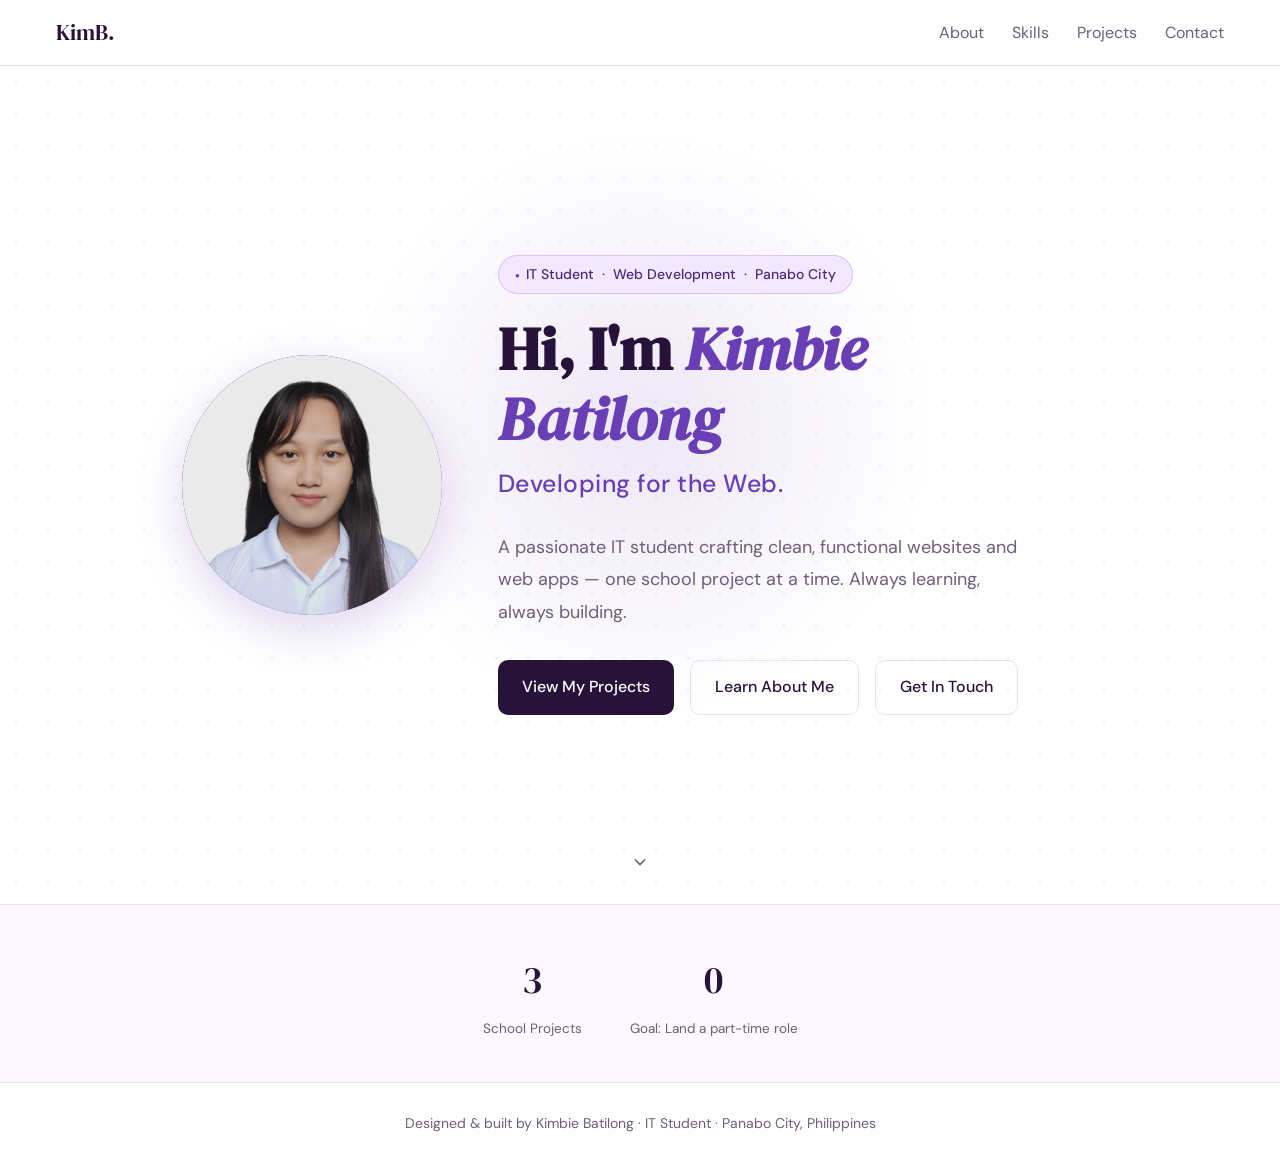
==== index.html @ 5605cc73 "portfolio" ====
<!DOCTYPE html>
<html lang="en">
<head>
<meta charset="UTF-8"/>
<meta name="viewport" content="width=device-width, initial-scale=1.0"/>
<title>Kimbie Batilong | IT Student Portfolio</title>
<link rel="stylesheet" href="style.css"/>
<link rel="stylesheet" href="https://cdn.jsdelivr.net/npm/bootstrap-icons@1.11.3/font/bootstrap-icons.css"/>
<style>
  /* Hero takes full viewport minus nav */
  body { overflow-x: hidden; }
  main { max-width: 100%; padding: 0; flex: 1; display: flex; flex-direction: column; }

  /* ── HERO ── */
  .hero {
    flex: 1;
    display: flex; align-items: center; justify-content: center;
    flex-direction: column;
    text-align: center;
    padding: 0 2.5rem;
    min-height: calc(100vh - 62px);
    position: relative;
    overflow: hidden;
    background: var(--white);
  }

  /* Subtle dot-grid background */
  .hero::before {
    content: '';
    position: absolute; inset: 0;
    background-image: radial-gradient(circle, #c8d8ec 1px, transparent 1px);
    background-size: 32px 32px;
    opacity: 0.45;
    z-index: 0;
  }

  /* Soft blue glow blob */
  .hero::after {
    content: '';
    position: absolute;
    width: 600px; height: 600px;
    border-radius: 50%;
    background: radial-gradient(circle, rgba(106,63,181,0.12) 0%, transparent 70%);
    top: 50%; left: 50%;
    transform: translate(-50%, -60%);
    z-index: 0;
  }

  .hero-inner { position: relative; z-index: 1; max-width: 1080px; display: flex; align-items: center; gap: 3.5rem; justify-content: center; }

  .hero-avatar {
    width: 260px; height: 260px; border-radius: 50%;
    overflow: hidden;
    background: linear-gradient(135deg, var(--navy-mid), var(--accent));
    display: flex; align-items: center; justify-content: center;
    margin: 0;
    box-shadow: 0 14px 48px rgba(106,63,181,0.22);
  }
  .hero-avatar img {
    width: 100%; height: 100%; object-fit: cover;
    display: block;
  }
  .hero-copy { max-width: 600px; text-align: left; }

  .hero-badge {
    display: inline-flex; align-items: center; gap: 6px;
    background: var(--accent-light); color: var(--tag-text);
    font-size: 14px; font-weight: 500;
    padding: 6px 16px; border-radius: 20px;
    margin-bottom: 1.25rem; border: 0.5px solid rgba(106,63,181,0.2);
  }
  .hero-badge::before { content: '●'; font-size: 8px; color: var(--accent); }

  .hero h1 {
    font-family: 'DM Serif Display', serif;
    font-size: clamp(2.6rem, 5.5vw, 3.8rem);
    line-height: 1.15; color: var(--navy);
    margin-bottom: 0.5rem;
  }
  .hero h1 em { font-style: italic; color: var(--accent); }

  .hero-tagline {
    font-size: clamp(1.1rem, 2.2vw, 1.55rem);
    font-weight: 500;
    color: var(--accent);
    margin: 0 0 1.5rem;
    letter-spacing: 0.02em;
  }

  .hero-desc {
    font-size: 18px; color: var(--muted);
    max-width: 520px; margin: 0 0 2rem;
    line-height: 1.8;
  }

  .hero-actions { display: flex; gap: 1rem; justify-content: flex-start; flex-wrap: wrap; }

  /* ── SCROLL HINT ── */
  .scroll-hint {
    position: absolute; bottom: 2rem; left: 50%; transform: translateX(-50%);
    display: flex; flex-direction: column; align-items: center; gap: 6px;
    color: var(--muted); font-size: 13.5px; letter-spacing: .6px;
    text-transform: uppercase; z-index: 1; animation: bounce 2s infinite;
  }
  .scroll-hint svg { width: 20px; height: 20px; stroke: var(--muted); fill: none; stroke-width: 2; }

  @keyframes bounce {
    0%, 100% { transform: translateX(-50%) translateY(0); }
    50% { transform: translateX(-50%) translateY(6px); }
  }

  /* ── STATS STRIP ── */
  .stats-strip {
    display: flex; justify-content: center; gap: 3rem;
    padding: 2.5rem 3rem;
    border-top: 0.5px solid var(--border);
    background: var(--surface);
  }
  .stat { text-align: center; }
  .stat-number {
    font-family: 'DM Serif Display', serif;
    font-size: 2.4rem; color: var(--navy); display: block;
  }
  .stat-label { font-size: 13.5px; color: var(--muted); margin-top: .2rem; }

  @media (max-width: 860px) {
    .hero-inner { flex-direction: column; gap: 2rem; }
    .hero-avatar { width: 180px; height: 180px; }
    .hero-copy { text-align: center; }
    .hero-desc { max-width: 100%; }
    .hero-actions { gap: .85rem; }
  }

  @media (max-width: 640px) {
    .stats-strip { gap: 1.5rem; padding: 1.5rem; }
    .stat-number { font-size: 1.6rem; }
  }
</style>
</head>
<body>

<nav>
  <a href="index.html" class="nav-logo">KimB.</a>
  <ul class="nav-links">
    <li><a href="about.html">About</a></li>
    <li><a href="skills.html">Skills</a></li>
    <li><a href="projects.html">Projects</a></li>
    <li><a href="contact.html">Contact</a></li>
  </ul>
</nav>

<main>
  <section class="hero">
    <div class="hero-inner">
      <div class="hero-avatar"><img src="img/1x1 pic.jpg" alt="Kimbie Batilong"></div>
      <div class="hero-copy">
        <div class="hero-badge">IT Student &nbsp;·&nbsp; Web Development &nbsp;·&nbsp; Panabo City</div>
        <h1>Hi, I'm <em>Kimbie Batilong</em></h1>
        <p class="hero-tagline">Developing for the Web.</p>
        <p class="hero-desc">
          A passionate IT student crafting clean, functional websites and web apps —
          one school project at a time. Always learning, always building.
        </p>
        <div class="hero-actions">
          <a href="projects.html" class="btn btn-primary">View My Projects</a>
          <a href="about.html" class="btn btn-outline">Learn About Me</a>
          <a href="contact.html" class="btn btn-outline">Get In Touch</a>
        </div>
      </div>
    </div>
    <div class="scroll-hint">
      <svg viewBox="0 0 24 24"><polyline points="6 9 12 15 18 9"/></svg>
    </div>
  </section>

  <div class="stats-strip">
    <div class="stat">
      <span class="stat-number">3</span>
      <div class="stat-label">School Projects</div>
    </div>
    <div class="stat">
      <span class="stat-number">0</span>
      <div class="stat-label">Goal: Land a part-time role</div>
    </div>
  </div>
</main>

<footer>Designed &amp; built by Kimbie Batilong · IT Student · Panabo City, Philippines</footer>

</body>
</html>
---- style.css ----
@import url('https://fonts.googleapis.com/css2?family=DM+Sans:wght@300;400;500;600&family=DM+Serif+Display:ital@0;1&display=swap');

*, *::before, *::after { box-sizing: border-box; margin: 0; padding: 0; }

:root {
  --navy: #28123a;
  --navy-mid: #42225f;
  --accent: #6A3FB5;
  --accent-light: #f3e8ff;
  --text: #1a1a2e;
  --muted: #6b5f7a;
  --border: #e9e0f4;
  --surface: #fbf8ff;
  --white: #ffffff;
  --tag-bg: #f3e8ff;
  --tag-text: #4a2b7a;
}

body {
  font-family: 'DM Sans', sans-serif;
  background: var(--white);
  color: var(--text);
  font-size: 17px;
  line-height: 1.8;
  min-height: 100vh;
  display: flex;
  flex-direction: column;
}

/* ── NAV ── */
nav {
  position: sticky; top: 0; z-index: 100;
  background: rgba(255,255,255,0.95);
  border-bottom: 0.5px solid var(--border);
  display: flex; align-items: center; justify-content: space-between;
  padding: 0 3.5rem;
  height: 66px;
}
.nav-logo {
  font-family: 'DM Serif Display', serif;
  font-size: 22px; color: var(--navy);
  text-decoration: none;
}
.nav-links { display: flex; gap: 1.75rem; list-style: none; }
.nav-links a {
  text-decoration: none; color: var(--muted);
  font-size: 16px;
  transition: color .2s; padding-bottom: 2px;
}
.nav-links a:hover { color: var(--accent); }
.nav-links a.active {
  color: var(--navy); font-weight: 500;
  border-bottom: 2px solid var(--accent);
}

/* ── PAGE WRAPPER ── */
main { flex: 1; max-width: 980px; margin: 0 auto; padding: 4rem 3rem; width: 100%; }

/* ── PAGE HEADER ── */
.page-header { margin-bottom: 3rem; }
.page-label {
  font-size: 13px; font-weight: 600; letter-spacing: 1.2px;
  text-transform: uppercase; color: var(--accent); margin-bottom: .6rem;
}
.page-title {
  font-family: 'DM Serif Display', serif;
  font-size: 2.6rem; color: var(--navy);
}

/* ── BUTTONS ── */
.btn {
  display: inline-flex; align-items: center; gap: 8px;
  padding: 12px 24px; border-radius: 10px;
  font-size: 16px; font-weight: 500; cursor: pointer;
  text-decoration: none; transition: all .2s; font-family: inherit;
}
.btn-primary { background: var(--navy); color: white; border: none; }
.btn-primary:hover { background: var(--navy-mid); }
.btn-outline { background: transparent; color: var(--navy); border: 1.5px solid var(--border); }
.btn-outline:hover { background: var(--surface); border-color: var(--navy); }

/* ── TAGS ── */
.tag {
  background: var(--tag-bg); color: var(--tag-text);
  font-size: 14px; font-weight: 500;
  padding: 4px 12px; border-radius: 20px;
}
.tech-tag {
  background: var(--surface); color: var(--muted);
  border: 0.5px solid var(--border);
  font-size: 13px; padding: 4px 12px; border-radius: 20px;
}
  .bi {
    color: #000;
  }
/* ── CARDS ── */
/* card and surface-card styles removed because they are not used in any current page markup */

/* ── FOOTER ── */
footer {
  text-align: center; padding: 1.75rem 2.5rem;
  font-size: 14px; color: var(--muted);
  border-top: 0.5px solid var(--border);
  margin-top: auto;
}

/* ── RESPONSIVE ── */
@media (max-width: 640px) {
  nav { padding: 0 1.25rem; }
  .nav-links { gap: .85rem; }
  main { padding: 2rem 1.25rem; }
}
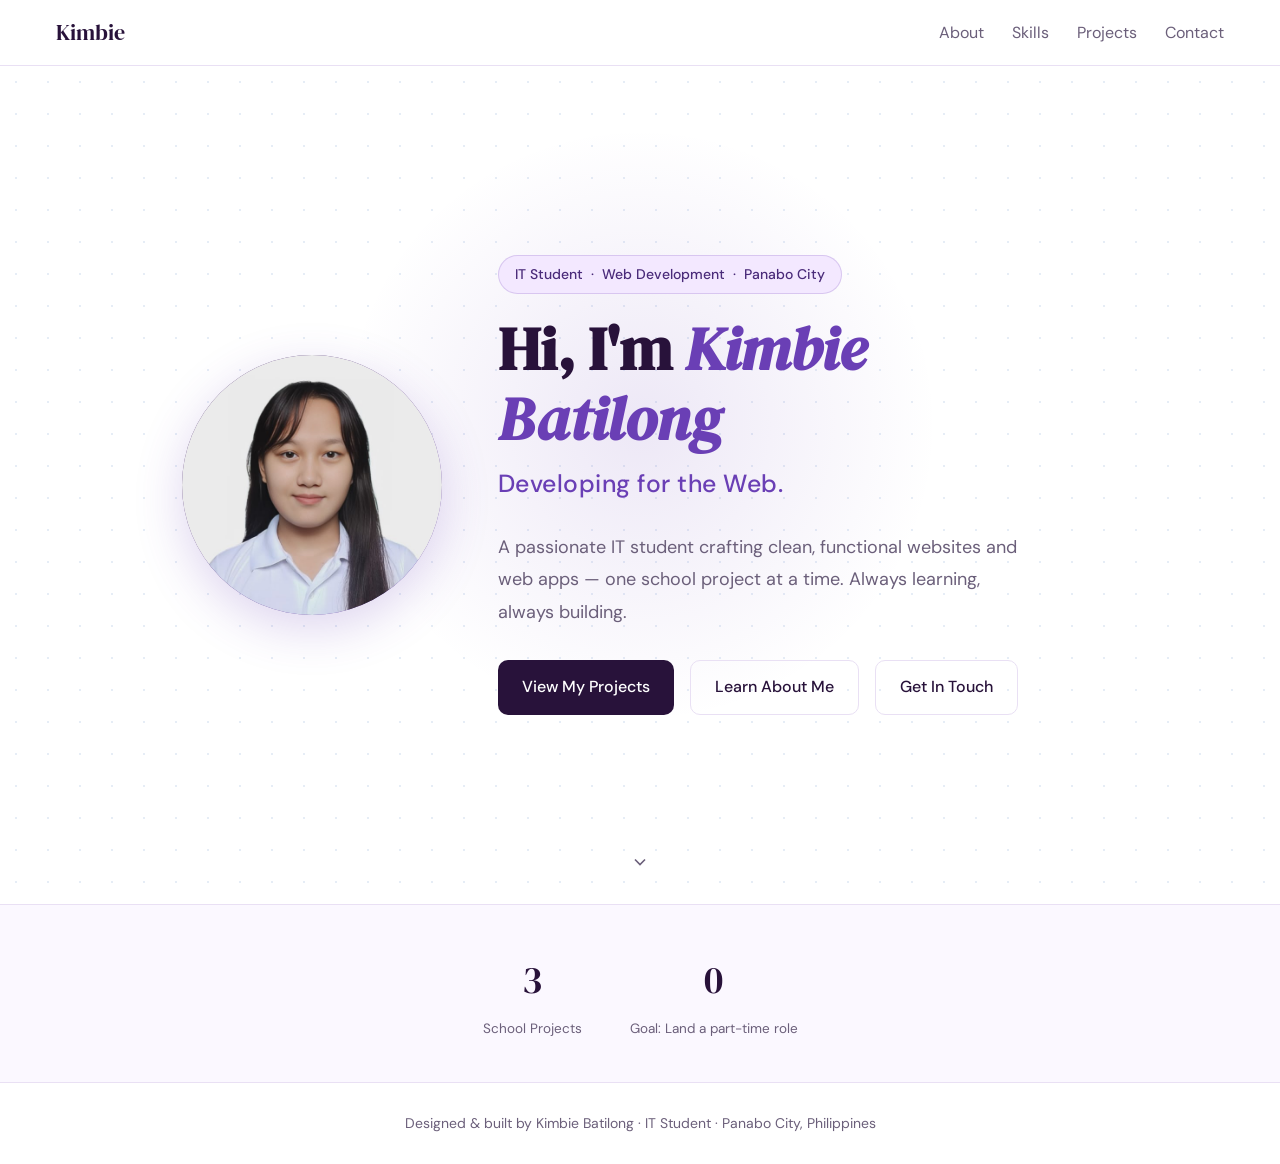
==== commit 8b613d14: "changes done" ====
--- a/index.html
+++ b/index.html
@@ -3,15 +3,13 @@
 <head>
 <meta charset="UTF-8"/>
 <meta name="viewport" content="width=device-width, initial-scale=1.0"/>
-<title>Kimbie Batilong | IT Student Portfolio</title>
+<title>Kimbie Batilong | Student Portfolio</title>
 <link rel="stylesheet" href="style.css"/>
 <link rel="stylesheet" href="https://cdn.jsdelivr.net/npm/bootstrap-icons@1.11.3/font/bootstrap-icons.css"/>
 <style>
-  /* Hero takes full viewport minus nav */
   body { overflow-x: hidden; }
   main { max-width: 100%; padding: 0; flex: 1; display: flex; flex-direction: column; }
 
-  /* ── HERO ── */
   .hero {
     flex: 1;
     display: flex; align-items: center; justify-content: center;
@@ -24,7 +22,6 @@
     background: var(--white);
   }
 
-  /* Subtle dot-grid background */
   .hero::before {
     content: '';
     position: absolute; inset: 0;
@@ -34,7 +31,6 @@
     z-index: 0;
   }
 
-  /* Soft blue glow blob */
   .hero::after {
     content: '';
     position: absolute;
@@ -69,7 +65,6 @@
     padding: 6px 16px; border-radius: 20px;
     margin-bottom: 1.25rem; border: 0.5px solid rgba(106,63,181,0.2);
   }
-  .hero-badge::before { content: '●'; font-size: 8px; color: var(--accent); }
 
   .hero h1 {
     font-family: 'DM Serif Display', serif;
@@ -95,7 +90,6 @@
 
   .hero-actions { display: flex; gap: 1rem; justify-content: flex-start; flex-wrap: wrap; }
 
-  /* ── SCROLL HINT ── */
   .scroll-hint {
     position: absolute; bottom: 2rem; left: 50%; transform: translateX(-50%);
     display: flex; flex-direction: column; align-items: center; gap: 6px;
@@ -109,7 +103,6 @@
     50% { transform: translateX(-50%) translateY(6px); }
   }
 
-  /* ── STATS STRIP ── */
   .stats-strip {
     display: flex; justify-content: center; gap: 3rem;
     padding: 2.5rem 3rem;
@@ -132,6 +125,13 @@
   }
 
   @media (max-width: 640px) {
+    .hero-actions {
+      display: grid;
+      grid-template-columns: repeat(2, minmax(0, 1fr));
+      gap: .85rem;
+    }
+    .hero-actions .btn-primary { grid-column: 1 / -1; }
+
     .stats-strip { gap: 1.5rem; padding: 1.5rem; }
     .stat-number { font-size: 1.6rem; }
   }
@@ -140,7 +140,7 @@
 <body>
 
 <nav>
-  <a href="index.html" class="nav-logo">KimB.</a>
+  <a href="index.html" class="nav-logo">Kimbie</a>
   <ul class="nav-links">
     <li><a href="about.html">About</a></li>
     <li><a href="skills.html">Skills</a></li>
